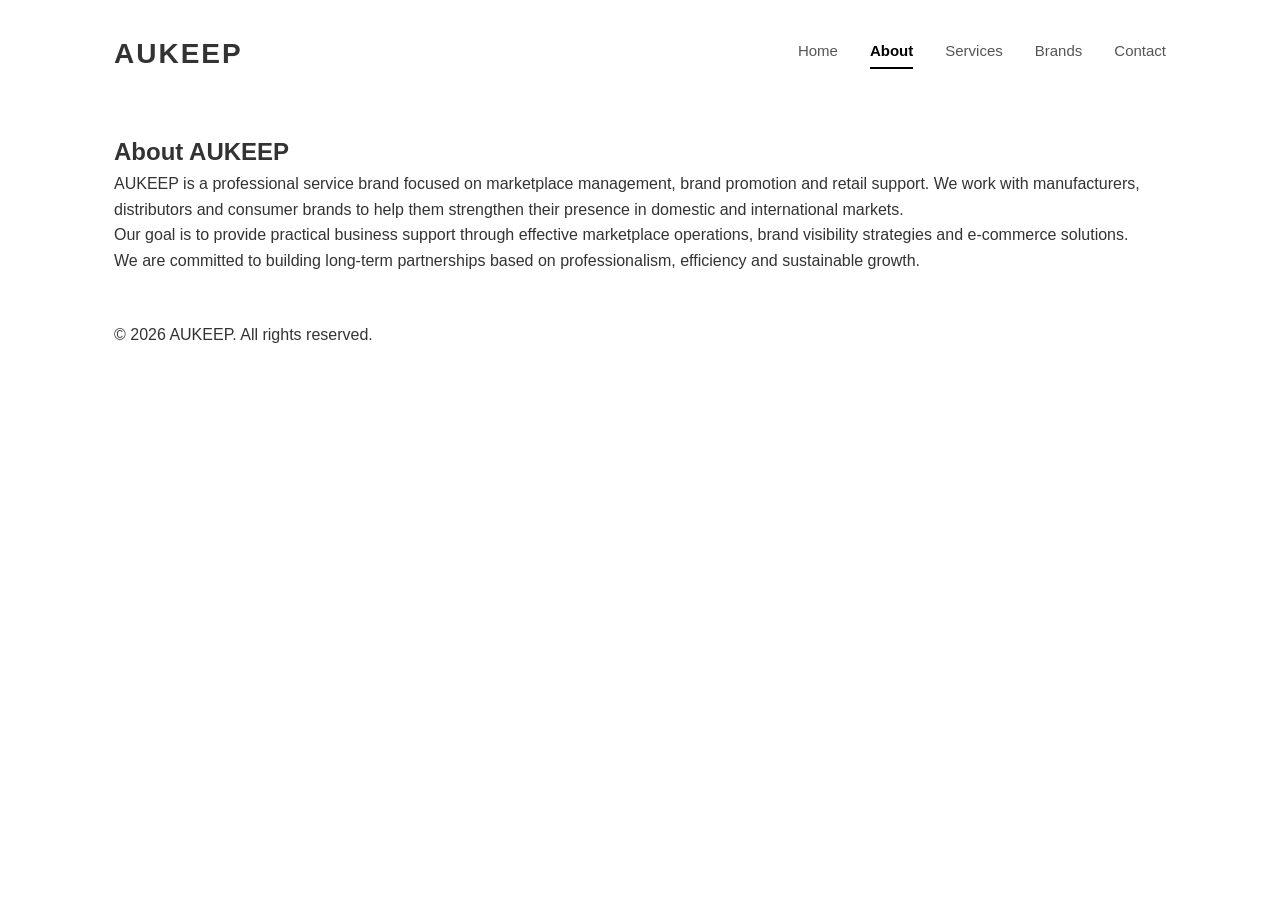
==== about.html @ 10a66d7d "Make AUKEEP header a link to index.html" ====
<!DOCTYPE html>
<html lang="en">
<head>
    <meta charset="UTF-8">
    <meta name="viewport" content="width=device-width, initial-scale=1.0">

    <title>About | AUKEEP</title>

    <link rel="stylesheet" href="style.css">

    <meta name="description" content="Learn more about AUKEEP and our marketplace and brand promotion services.">
</head>

<body>

<header>
    <h1><a href="index.html">AUKEEP</a></h1>

<nav>
    <a href="index.html">Home</a>
    <a href="about.html" class="active">About</a>
    <a href="services.html">Services</a>
    <a href="brands.html">Brands</a>
    <a href="contact.html">Contact</a>
</nav>
</header>

<main>

<h2>About AUKEEP</h2>

<p>
AUKEEP is a professional service brand focused on marketplace management, brand promotion and retail support. We work with manufacturers, distributors and consumer brands to help them strengthen their presence in domestic and international markets.
</p>

<p>
Our goal is to provide practical business support through effective marketplace operations, brand visibility strategies and e-commerce solutions.
</p>

<p>
We are committed to building long-term partnerships based on professionalism, efficiency and sustainable growth.
</p>

</main>

<footer>
    <p>© 2026 AUKEEP. All rights reserved.</p>
</footer>

</body>
</html>
---- style.css ----
/* ===== Global ===== */

* {
    margin: 0;
    padding: 0;
    box-sizing: border-box;
}

body {
    font-family: Arial, Helvetica, sans-serif;
    line-height: 1.6;
    color: #333;
    background: #ffffff;
}

a {
    text-decoration: none;
    color: inherit;
}

img {
    max-width: 100%;
    display: block;
}

ul {
    list-style: none;
}

/* ===== Layout ===== */

header,
main,
footer {
    max-width: 1100px;
    margin: 0 auto;
    padding: 24px;
}

/* ===== Header ===== */

header {
    display: flex;
    justify-content: space-between;
    align-items: center;
    padding-top: 32px;
    padding-bottom: 32px;
}

header h1 {
    font-size: 28px;
    font-weight: 700;
    letter-spacing: 2px;
}

nav {
    display: flex;
    gap: 32px;
}

nav a {
    font-size: 15px;
    color: #555;
    transition: color 0.2s ease;
}

nav a:hover {
    color: #000;
}

/* ===== Hero ===== */

.hero {
    padding: 80px 0;
}

.hero h2 {
    font-size: 48px;
    line-height: 1.2;
    max-width: 700px;
    margin-bottom: 24px;
}

.hero p {
    font-size: 18px;
    color: #666;
    max-width: 700px;
    margin-bottom: 36px;
}

.hero a {
    display: inline-block;
    background: #000;
    color: #fff;
    padding: 14px 28px;
    border-radius: 6px;
    font-weight: 600;
    transition: background 0.2s ease;
}

.hero a:hover {
    background: #333;
}

/* ===== Core Services ===== */

main section {
    margin-bottom: 80px;
}

main section h2 {
    font-size: 36px;
    margin-bottom: 24px;
}

main section h3 {
    font-size: 22px;
    margin-top: 32px;
    margin-bottom: 12px;
}

main section p {
    max-width: 760px;
    color: #666;
}

/* ===== Active Navigation ===== */

nav a.active {
    color: #000;
    font-weight: 700;
    border-bottom: 2px solid #000;
    padding-bottom: 4px;
}
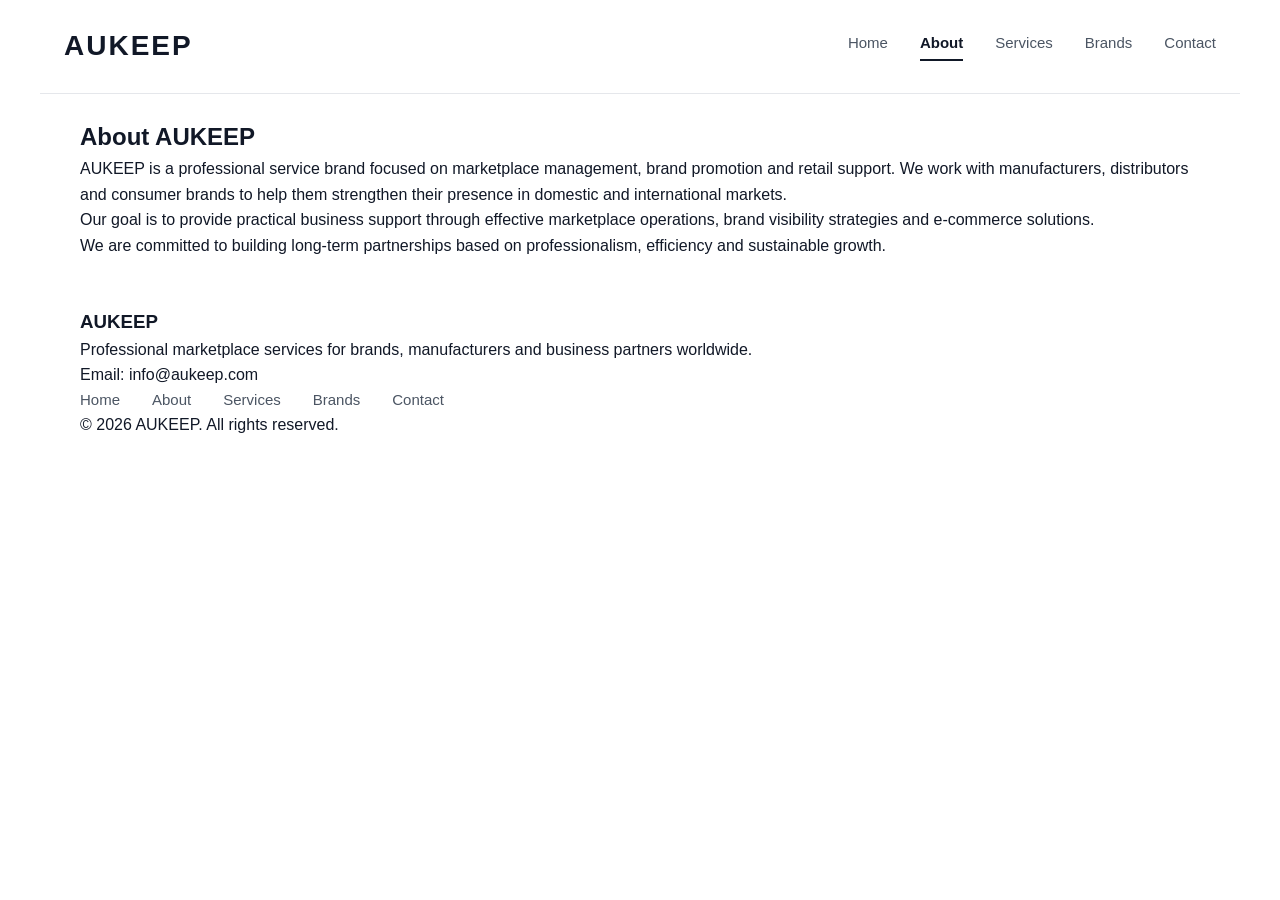
==== commit 29f1b2fc: "Update about.html" ====
--- a/about.html
+++ b/about.html
@@ -44,7 +44,37 @@
 </main>
 
 <footer>
-    <p>© 2026 AUKEEP. All rights reserved.</p>
+
+    <div class="container">
+
+        <h3>AUKEEP</h3>
+
+        <p>
+            Professional marketplace services for brands,
+            manufacturers and business partners worldwide.
+        </p>
+
+        <p>
+            Email:
+            <a href="mailto:info@aukeep.com">info@aukeep.com</a>
+        </p>
+
+        <nav>
+
+            <a href="index.html">Home</a>
+            <a href="about.html">About</a>
+            <a href="services.html">Services</a>
+            <a href="brands.html">Brands</a>
+            <a href="contact.html">Contact</a>
+
+        </nav>
+
+        <p>
+            © 2026 AUKEEP. All rights reserved.
+        </p>
+
+    </div>
+
 </footer>
 
 </body>
--- a/style.css
+++ b/style.css
@@ -1,3 +1,13 @@
+/* ===== Theme ===== */
+
+:root {
+    --primary: #111827;
+    --secondary: #4b5563;
+    --border: #e5e7eb;
+    --background: #ffffff;
+    --text: #111827;
+}
+
 /* ===== Global ===== */
 
 * {
@@ -9,8 +19,8 @@
 body {
     font-family: Arial, Helvetica, sans-serif;
     line-height: 1.6;
-    color: #333;
-    background: #ffffff;
+    color: var(--text);
+    background: var(--background);
 }
 
 a {
@@ -19,8 +29,8 @@
 }
 
 img {
+    display: block;
     max-width: 100%;
-    display: block;
 }
 
 ul {
@@ -32,19 +42,27 @@
 header,
 main,
 footer {
-    max-width: 1100px;
+    max-width: 1200px;
     margin: 0 auto;
+    padding: 24px 40px;
+}
+
+/* ===== Container ===== */
+
+.container {
+    width: 100%;
+    max-width: 1200px;
+    margin: 0 auto;
+}
+
+/* ===== Header ===== */
+
+header {
+    display: flex;
+    justify-content: space-between;
+    align-items: center;
     padding: 24px;
-}
-
-/* ===== Header ===== */
-
-header {
-    display: flex;
-    justify-content: space-between;
-    align-items: center;
-    padding-top: 32px;
-    padding-bottom: 32px;
+    border-bottom: 1px solid var(--border);
 }
 
 header h1 {
@@ -53,6 +71,11 @@
     letter-spacing: 2px;
 }
 
+header h1 a {
+    color: var(--text);
+    text-decoration: none;
+}
+
 nav {
     display: flex;
     gap: 32px;
@@ -60,49 +83,101 @@
 
 nav a {
     font-size: 15px;
-    color: #555;
+    color: var(--secondary);
     transition: color 0.2s ease;
 }
 
 nav a:hover {
-    color: #000;
+    color: var(--text);
+}
+
+/* ===== Active Navigation ===== */
+
+nav a.active {
+    color: var(--text);
+    font-weight: 700;
+    border-bottom: 2px solid var(--text);
+    padding-bottom: 4px;
 }
 
 /* ===== Hero ===== */
 
 .hero {
-    padding: 80px 0;
-}
-
-.hero h2 {
-    font-size: 48px;
-    line-height: 1.2;
-    max-width: 700px;
+    padding: 120px 0;
+    background: linear-gradient(
+        180deg,
+        #ffffff 0%,
+        #fafafa 55%,
+        #f3f4f6 100%
+    );
+}
+
+.hero-content {
+    display: grid;
+    grid-template-columns: 1.2fr 0.8fr;
+    align-items: center;
+    gap: 64px;
+}
+
+.hero-text h2 {
+    font-size: 56px;
+    line-height: 1.15;
+    max-width: 680px;
     margin-bottom: 24px;
-}
-
-.hero p {
-    font-size: 18px;
-    color: #666;
-    max-width: 700px;
+    font-weight: 700;
+    letter-spacing: -1px;
+}
+
+.hero-text p {
+    font-size: 19px;
+    line-height: 1.8;
+    color: var(--secondary);
+    max-width: 600px;
     margin-bottom: 36px;
 }
 
-.hero a {
+.hero-text a {
     display: inline-block;
-    background: #000;
+    background: var(--text);
     color: #fff;
-    padding: 14px 28px;
-    border-radius: 6px;
+    padding: 16px 34px;
+    border-radius: 8px;
     font-weight: 600;
-    transition: background 0.2s ease;
-}
-
-.hero a:hover {
-    background: #333;
-}
-
-/* ===== Core Services ===== */
+    transition: all 0.2s ease;
+    box-shadow: 0 8px 24px rgba(0, 0, 0, 0.08);
+}
+
+.hero-text a:hover {
+    background: var(--primary);
+    transform: translateY(-2px);
+}
+
+.hero-image {
+    display: flex;
+    justify-content: center;
+    align-items: center;
+}
+
+.hero-placeholder {
+    width: 100%;
+    max-width: 380px;
+    aspect-ratio: 1 / 1;
+
+    display: flex;
+    align-items: center;
+    justify-content: center;
+
+    background: #f9fafb;
+    border: 2px dashed var(--border);
+    border-radius: 20px;
+    box-shadow: 0 12px 32px rgba(0, 0, 0, 0.06);
+
+    color: var(--secondary);
+    font-size: 32px;
+    font-weight: 700;
+    letter-spacing: 3px;
+}
+/* ===== Sections ===== */
 
 main section {
     margin-bottom: 80px;
@@ -121,14 +196,86 @@
 
 main section p {
     max-width: 760px;
-    color: #666;
-}
-
-/* ===== Active Navigation ===== */
-
-nav a.active {
-    color: #000;
-    font-weight: 700;
-    border-bottom: 2px solid #000;
-    padding-bottom: 4px;
-}
+    color: var(--secondary);
+}
+
+/* ===== Services Grid ===== */
+
+.services-grid {
+    display: grid;
+    grid-template-columns: repeat(3, 1fr);
+    gap: 24px;
+    margin-top: 40px;
+}
+
+.service-card {
+    background: #ffffff;
+    border: 1px solid var(--border);
+    border-radius: 12px;
+    padding: 28px;
+    transition: transform 0.2s ease, box-shadow 0.2s ease;
+}
+
+.service-card:hover {
+    transform: translateY(-4px);
+    box-shadow: 0 8px 24px rgba(0, 0, 0, 0.08);
+}
+
+.service-card h3 {
+    margin: 0 0 16px;
+    font-size: 22px;
+}
+
+.service-card p {
+    margin: 0;
+    max-width: none;
+    color: var(--secondary);
+}
+
+/* ===== Responsive ===== */
+
+@media (max-width: 768px) {
+
+    header,
+    main,
+    footer {
+        padding: 20px;
+    }
+
+    header {
+        flex-direction: column;
+        align-items: flex-start;
+        gap: 20px;
+    }
+
+    nav {
+        flex-wrap: wrap;
+        gap: 16px;
+    }
+
+    .hero {
+        padding: 72px 0;
+    }
+
+    .hero-content {
+        grid-template-columns: 1fr;
+        gap: 40px;
+    }
+
+    .hero-image {
+        order: -1;
+    }
+
+    .hero-text h2 {
+        font-size: 36px;
+    }
+
+    .hero-text p {
+        font-size: 18px;
+    }
+
+    .services-grid {
+        grid-template-columns: 1fr;
+    }
+
+}
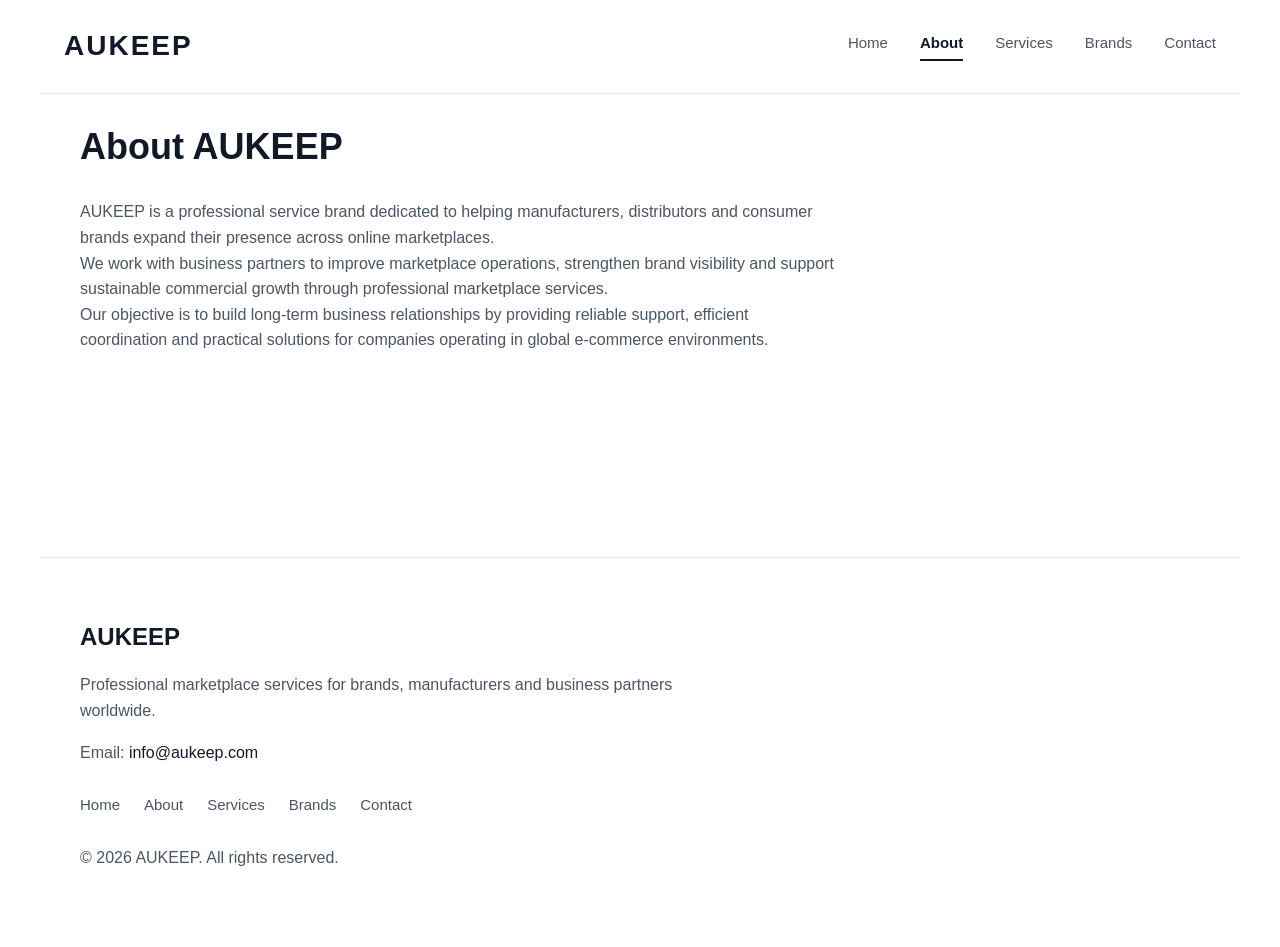
==== commit 04bcec1a: "Update about.html" ====
--- a/about.html
+++ b/about.html
@@ -27,19 +27,34 @@
 
 <main>
 
-<h2>About AUKEEP</h2>
+    <section>
 
-<p>
-AUKEEP is a professional service brand focused on marketplace management, brand promotion and retail support. We work with manufacturers, distributors and consumer brands to help them strengthen their presence in domestic and international markets.
-</p>
+        <div class="container">
 
-<p>
-Our goal is to provide practical business support through effective marketplace operations, brand visibility strategies and e-commerce solutions.
-</p>
+            <h2>About AUKEEP</h2>
 
-<p>
-We are committed to building long-term partnerships based on professionalism, efficiency and sustainable growth.
-</p>
+            <p>
+                AUKEEP is a professional service brand dedicated to helping
+                manufacturers, distributors and consumer brands expand their
+                presence across online marketplaces.
+            </p>
+
+            <p>
+                We work with business partners to improve marketplace operations,
+                strengthen brand visibility and support sustainable commercial
+                growth through professional marketplace services.
+            </p>
+
+            <p>
+                Our objective is to build long-term business relationships by
+                providing reliable support, efficient coordination and practical
+                solutions for companies operating in global e-commerce
+                environments.
+            </p>
+
+        </div>
+
+    </section>
 
 </main>
 
--- a/style.css
+++ b/style.css
@@ -232,6 +232,51 @@
     color: var(--secondary);
 }
 
+/* ===== Footer ===== */
+
+footer {
+    margin-top: 100px;
+    padding: 60px 40px;
+    border-top: 1px solid var(--border);
+}
+
+footer h3 {
+    font-size: 24px;
+    margin-bottom: 16px;
+}
+
+footer p {
+    color: var(--secondary);
+    margin-bottom: 16px;
+    max-width: 600px;
+}
+
+footer a {
+    color: var(--text);
+    transition: color 0.2s ease;
+}
+
+footer a:hover {
+    color: var(--primary);
+}
+
+footer nav {
+    display: flex;
+    flex-wrap: wrap;
+    gap: 24px;
+    margin: 28px 0;
+    padding: 0;
+}
+
+footer nav a {
+    font-size: 15px;
+    color: var(--secondary);
+}
+
+footer nav a:hover {
+    color: var(--text);
+}
+
 /* ===== Responsive ===== */
 
 @media (max-width: 768px) {
@@ -278,4 +323,12 @@
         grid-template-columns: 1fr;
     }
 
-}
+    footer {
+        padding: 40px 20px;
+    }
+
+    footer nav {
+        gap: 16px;
+    }
+
+}
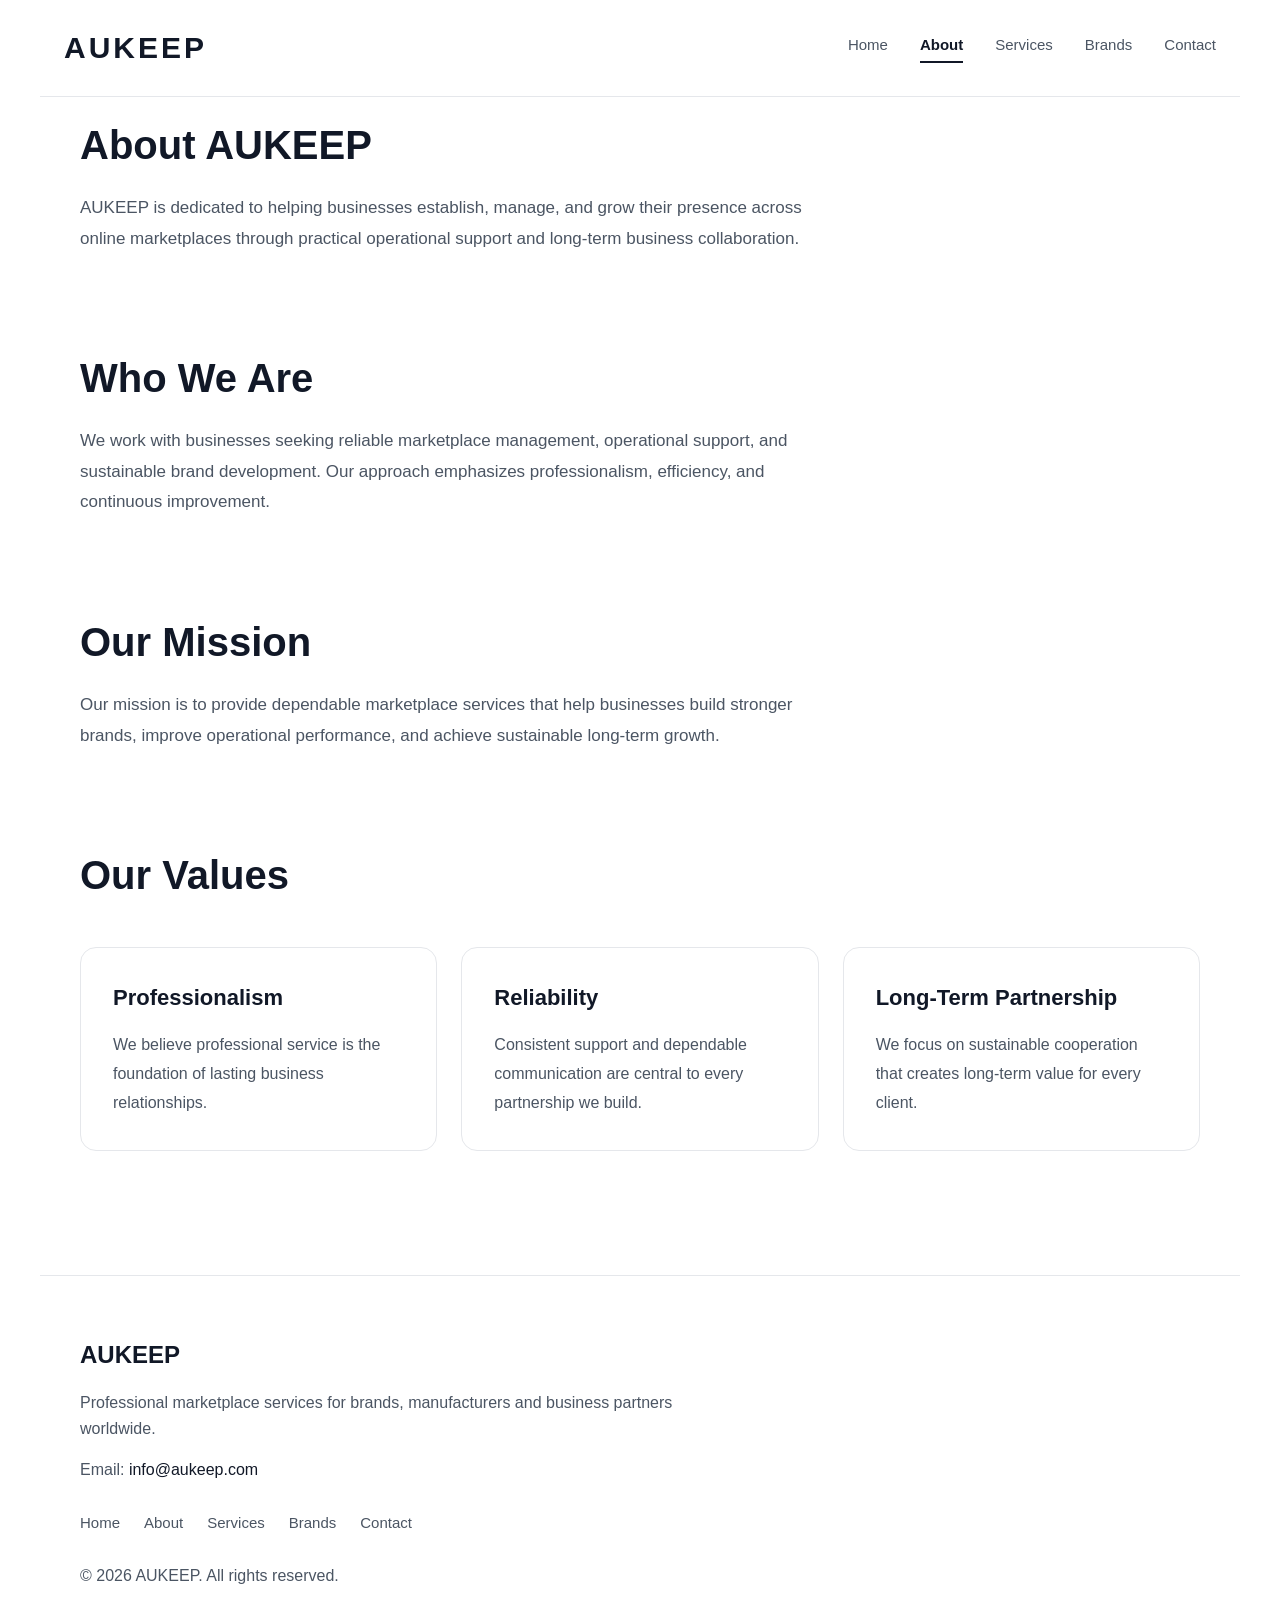
==== commit eeeb148c: "Revise About AUKEEP section for clarity and detail Updated the content in the About section to enhan" ====
--- a/about.html
+++ b/about.html
@@ -4,11 +4,17 @@
     <meta charset="UTF-8">
     <meta name="viewport" content="width=device-width, initial-scale=1.0">
 
-    <title>About | AUKEEP</title>
+    <title>About AUKEEP | Marketplace Services</title>
 
     <link rel="stylesheet" href="style.css">
 
-    <meta name="description" content="Learn more about AUKEEP and our marketplace and brand promotion services.">
+    <meta
+
+    name="description"
+
+    content="Learn about AUKEEP and our commitment to providing professional marketplace services, brand promotion and business support for global partners."
+
+>
 </head>
 
 <body>
@@ -29,28 +35,69 @@
 
     <section>
 
-        <div class="container">
+        <h2>About AUKEEP</h2>
 
-            <h2>About AUKEEP</h2>
+        <p>
+            AUKEEP is dedicated to helping businesses establish, manage, and grow
+            their presence across online marketplaces through practical operational
+            support and long-term business collaboration.
+        </p>
 
-            <p>
-                AUKEEP is a professional service brand dedicated to helping
-                manufacturers, distributors and consumer brands expand their
-                presence across online marketplaces.
-            </p>
+    </section>
 
-            <p>
-                We work with business partners to improve marketplace operations,
-                strengthen brand visibility and support sustainable commercial
-                growth through professional marketplace services.
-            </p>
+    <section>
 
-            <p>
-                Our objective is to build long-term business relationships by
-                providing reliable support, efficient coordination and practical
-                solutions for companies operating in global e-commerce
-                environments.
-            </p>
+        <h2>Who We Are</h2>
+
+        <p>
+            We work with businesses seeking reliable marketplace management,
+            operational support, and sustainable brand development. Our approach
+            emphasizes professionalism, efficiency, and continuous improvement.
+        </p>
+
+    </section>
+
+    <section>
+
+        <h2>Our Mission</h2>
+
+        <p>
+            Our mission is to provide dependable marketplace services that help
+            businesses build stronger brands, improve operational performance,
+            and achieve sustainable long-term growth.
+        </p>
+
+    </section>
+
+    <section>
+
+        <h2>Our Values</h2>
+
+        <div class="services-grid">
+
+            <div class="service-card">
+                <h3>Professionalism</h3>
+                <p>
+                    We believe professional service is the foundation of lasting
+                    business relationships.
+                </p>
+            </div>
+
+            <div class="service-card">
+                <h3>Reliability</h3>
+                <p>
+                    Consistent support and dependable communication are central
+                    to every partnership we build.
+                </p>
+            </div>
+
+            <div class="service-card">
+                <h3>Long-Term Partnership</h3>
+                <p>
+                    We focus on sustainable cooperation that creates long-term
+                    value for every client.
+                </p>
+            </div>
 
         </div>
 
--- a/style.css
+++ b/style.css
@@ -3,6 +3,7 @@
 :root {
     --primary: #111827;
     --secondary: #4b5563;
+    --muted: #6b7280;
     --border: #e5e7eb;
     --background: #ffffff;
     --text: #111827;
@@ -66,9 +67,9 @@
 }
 
 header h1 {
-    font-size: 28px;
-    font-weight: 700;
-    letter-spacing: 2px;
+    font-size: 30px;
+    font-weight: 800;
+    letter-spacing: 3px;
 }
 
 header h1 a {
@@ -104,52 +105,47 @@
 
 .hero {
     padding: 120px 0;
-    background: linear-gradient(
-        180deg,
-        #ffffff 0%,
-        #fafafa 55%,
-        #f3f4f6 100%
-    );
+    background: linear-gradient(180deg, #f8fafc 0%, #ffffff 100%);
 }
 
 .hero-content {
     display: grid;
-    grid-template-columns: 1.2fr 0.8fr;
+    grid-template-columns: 1.05fr 0.95fr;
     align-items: center;
-    gap: 64px;
+    gap: 80px;
 }
 
 .hero-text h2 {
-    font-size: 56px;
+    font-size: 54px;
+    font-weight: 700;
     line-height: 1.15;
-    max-width: 680px;
+    letter-spacing: -0.5px;
     margin-bottom: 24px;
-    font-weight: 700;
-    letter-spacing: -1px;
 }
 
 .hero-text p {
-    font-size: 19px;
+    font-size: 20px;
     line-height: 1.8;
-    color: var(--secondary);
-    max-width: 600px;
+    color: var(--muted);
+    max-width: 560px;
     margin-bottom: 36px;
 }
 
 .hero-text a {
     display: inline-block;
-    background: var(--text);
-    color: #fff;
-    padding: 16px 34px;
-    border-radius: 8px;
+    padding: 14px 30px;
+    background: var(--primary);
+    color: #ffffff;
+    font-size: 16px;
     font-weight: 600;
-    transition: all 0.2s ease;
-    box-shadow: 0 8px 24px rgba(0, 0, 0, 0.08);
+    border-radius: 10px;
+    box-shadow: 0 12px 30px rgba(17, 24, 39, 0.18);
+    transition: transform 0.3s ease, box-shadow 0.3s ease;
 }
 
 .hero-text a:hover {
-    background: var(--primary);
     transform: translateY(-2px);
+    box-shadow: 0 18px 40px rgba(17, 24, 39, 0.25);
 }
 
 .hero-image {
@@ -158,44 +154,114 @@
     align-items: center;
 }
 
-.hero-placeholder {
+.hero-image img {
     width: 100%;
-    max-width: 380px;
-    aspect-ratio: 1 / 1;
-
-    display: flex;
-    align-items: center;
-    justify-content: center;
-
-    background: #f9fafb;
-    border: 2px dashed var(--border);
+    max-width: 600px;
+    height: auto;
+    display: block;
+
     border-radius: 20px;
-    box-shadow: 0 12px 32px rgba(0, 0, 0, 0.06);
-
-    color: var(--secondary);
-    font-size: 32px;
+    border: 1px solid var(--border);
+
+    box-shadow: 0 24px 60px rgba(0, 0, 0, 0.12);
+
+    transition: transform 0.3s ease, box-shadow 0.3s ease;
+}
+
+.hero-image img:hover {
+    transform: translateY(-6px);
+    box-shadow: 0 32px 70px rgba(0, 0, 0, 0.16);
+}
+
+/* ===== Why Choose ===== */
+
+.why-choose {
+    text-align: center;
+}
+
+.section-intro {
+    max-width: 760px;
+    margin: 24px auto 0;
+    font-size: 18px;
+    line-height: 1.8;
+    color: var(--secondary);
+}
+
+/* ===== Home Services ===== */
+
+.home-services{
+    text-align:center;
+}
+
+/* ===== CTA ===== */
+
+.cta-section {
+    text-align: center;
+    padding: 90px 40px;
+    background: #f8fafc;
+    border-radius: 20px;
+    margin: 100px 0;
+}
+
+.cta-section h2 {
+    font-size: 40px;
+    margin-bottom: 24px;
+}
+
+.cta-section p {
+    max-width: 700px;
+    margin: 0 auto 36px;
+    color: var(--secondary);
+    font-size: 18px;
+    line-height: 1.8;
+}
+
+.cta-button {
+    display: inline-block;
+    padding: 14px 32px;
+    background: var(--primary);
+    color: #ffffff;
+    border-radius: 10px;
+    font-weight: 600;
+    transition: transform .3s ease, box-shadow .3s ease;
+    box-shadow: 0 12px 30px rgba(17, 24, 39, 0.18);
+}
+
+.cta-button:hover {
+    transform: translateY(-2px);
+    box-shadow: 0 18px 40px rgba(17, 24, 39, 0.25);
+}
+
+/* ===== Sections ===== */
+
+main section {
+    margin-bottom: 100px;
+}
+
+main section:last-child {
+    margin-bottom: 0;
+}
+
+main section h2 {
+    font-size: 40px;
     font-weight: 700;
-    letter-spacing: 3px;
-}
-/* ===== Sections ===== */
-
-main section {
-    margin-bottom: 80px;
-}
-
-main section h2 {
-    font-size: 36px;
+    line-height: 1.2;
     margin-bottom: 24px;
+    color: var(--text);
 }
 
 main section h3 {
-    font-size: 22px;
+    font-size: 24px;
+    font-weight: 600;
     margin-top: 32px;
-    margin-bottom: 12px;
+    margin-bottom: 16px;
+    color: var(--text);
 }
 
 main section p {
     max-width: 760px;
+    font-size: 17px;
+    line-height: 1.8;
     color: var(--secondary);
 }
 
@@ -205,30 +271,38 @@
     display: grid;
     grid-template-columns: repeat(3, 1fr);
     gap: 24px;
-    margin-top: 40px;
+    margin-top: 48px;
 }
 
 .service-card {
     background: #ffffff;
     border: 1px solid var(--border);
-    border-radius: 12px;
-    padding: 28px;
-    transition: transform 0.2s ease, box-shadow 0.2s ease;
+    border-radius: 16px;
+    padding: 32px;
+    transition:
+        transform 0.25s ease,
+        box-shadow 0.25s ease,
+        border-color 0.25s ease;
 }
 
 .service-card:hover {
-    transform: translateY(-4px);
-    box-shadow: 0 8px 24px rgba(0, 0, 0, 0.08);
+    transform: translateY(-6px);
+    border-color: #d1d5db;
+    box-shadow: 0 16px 40px rgba(0, 0, 0, 0.08);
 }
 
 .service-card h3 {
     margin: 0 0 16px;
     font-size: 22px;
+    font-weight: 600;
+    color: var(--text);
 }
 
 .service-card p {
     margin: 0;
     max-width: none;
+    font-size: 16px;
+    line-height: 1.8;
     color: var(--secondary);
 }
 
@@ -307,10 +381,6 @@
         gap: 40px;
     }
 
-    .hero-image {
-        order: -1;
-    }
-
     .hero-text h2 {
         font-size: 36px;
     }
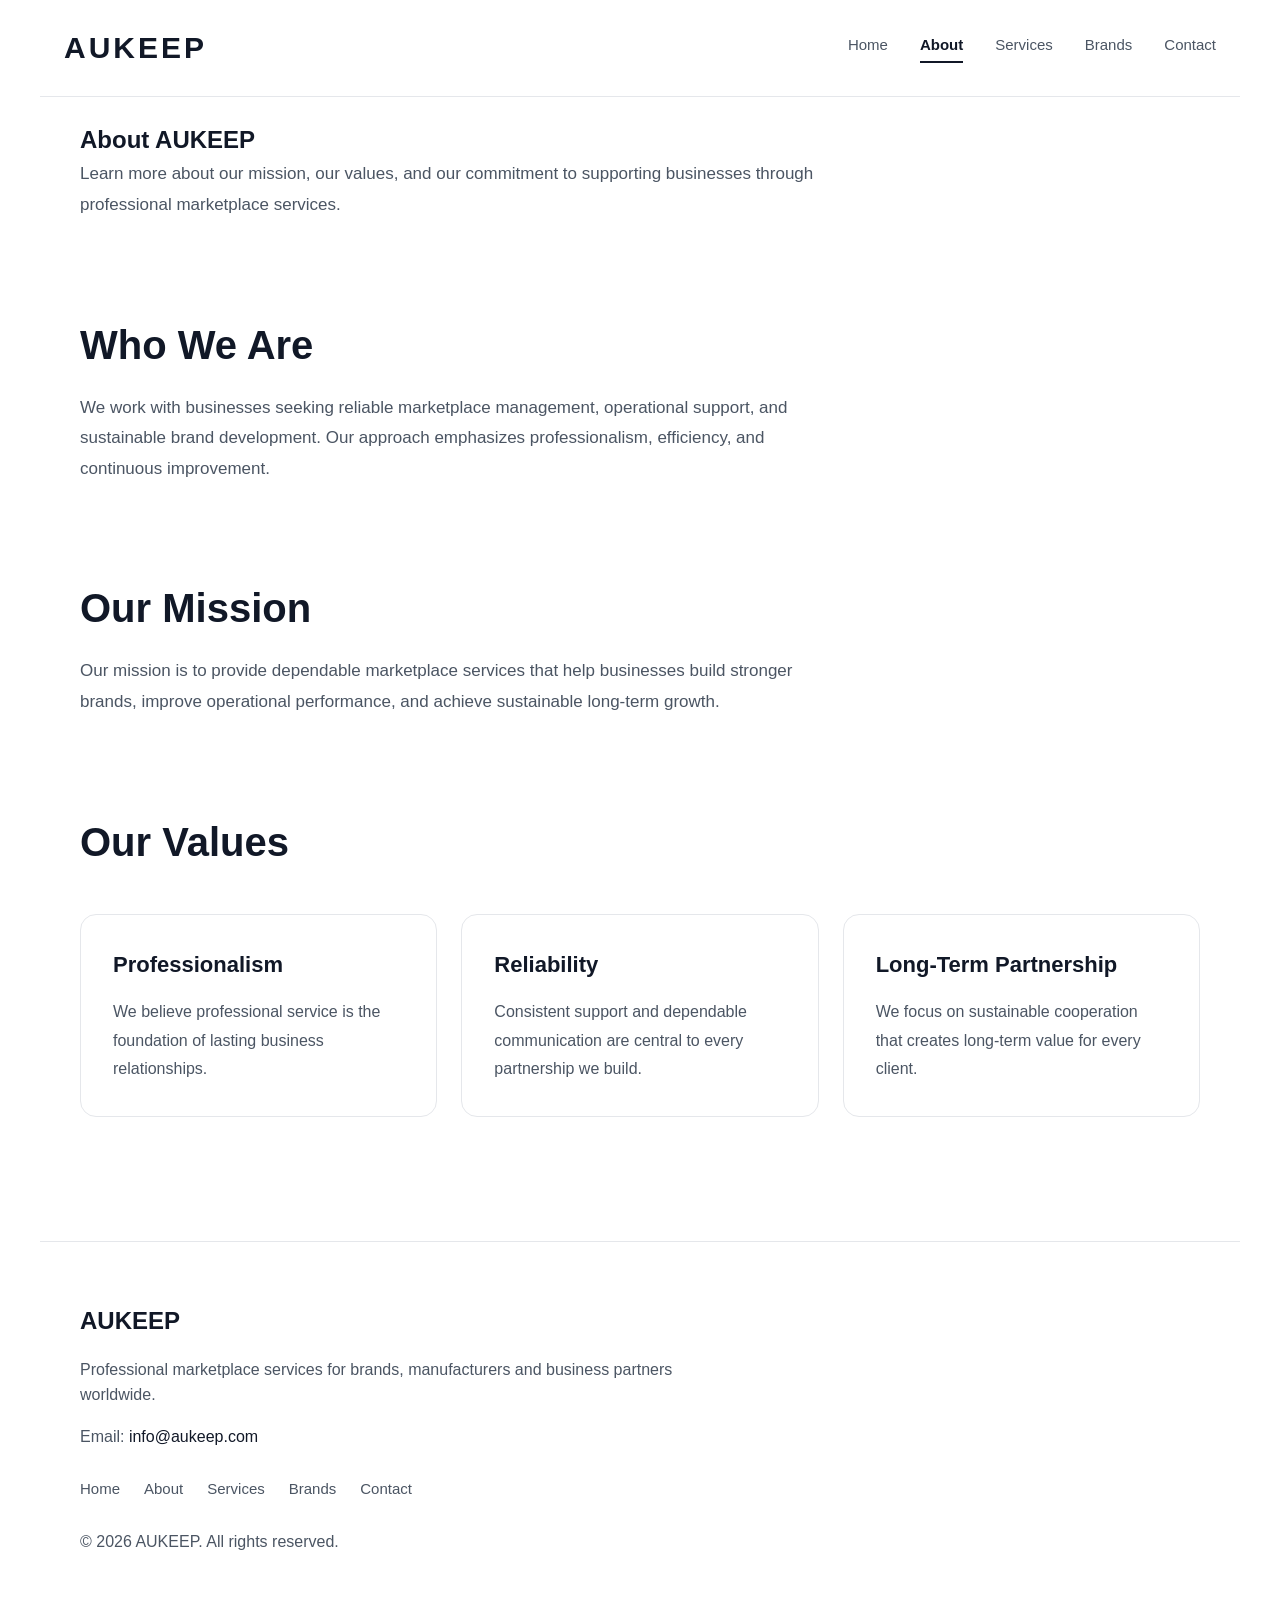
==== commit f0065be1: "Update about.html" ====
--- a/about.html
+++ b/about.html
@@ -33,14 +33,16 @@
 
 <main>
 
-    <section>
+    <section class="page-hero">
 
-        <h2>About AUKEEP</h2>
+        <h1>About AUKEEP</h1>
 
         <p>
-            AUKEEP is dedicated to helping businesses establish, manage, and grow
-            their presence across online marketplaces through practical operational
-            support and long-term business collaboration.
+
+            Learn more about our mission, our values, and our commitment to
+
+            supporting businesses through professional marketplace services.
+
         </p>
 
     </section>
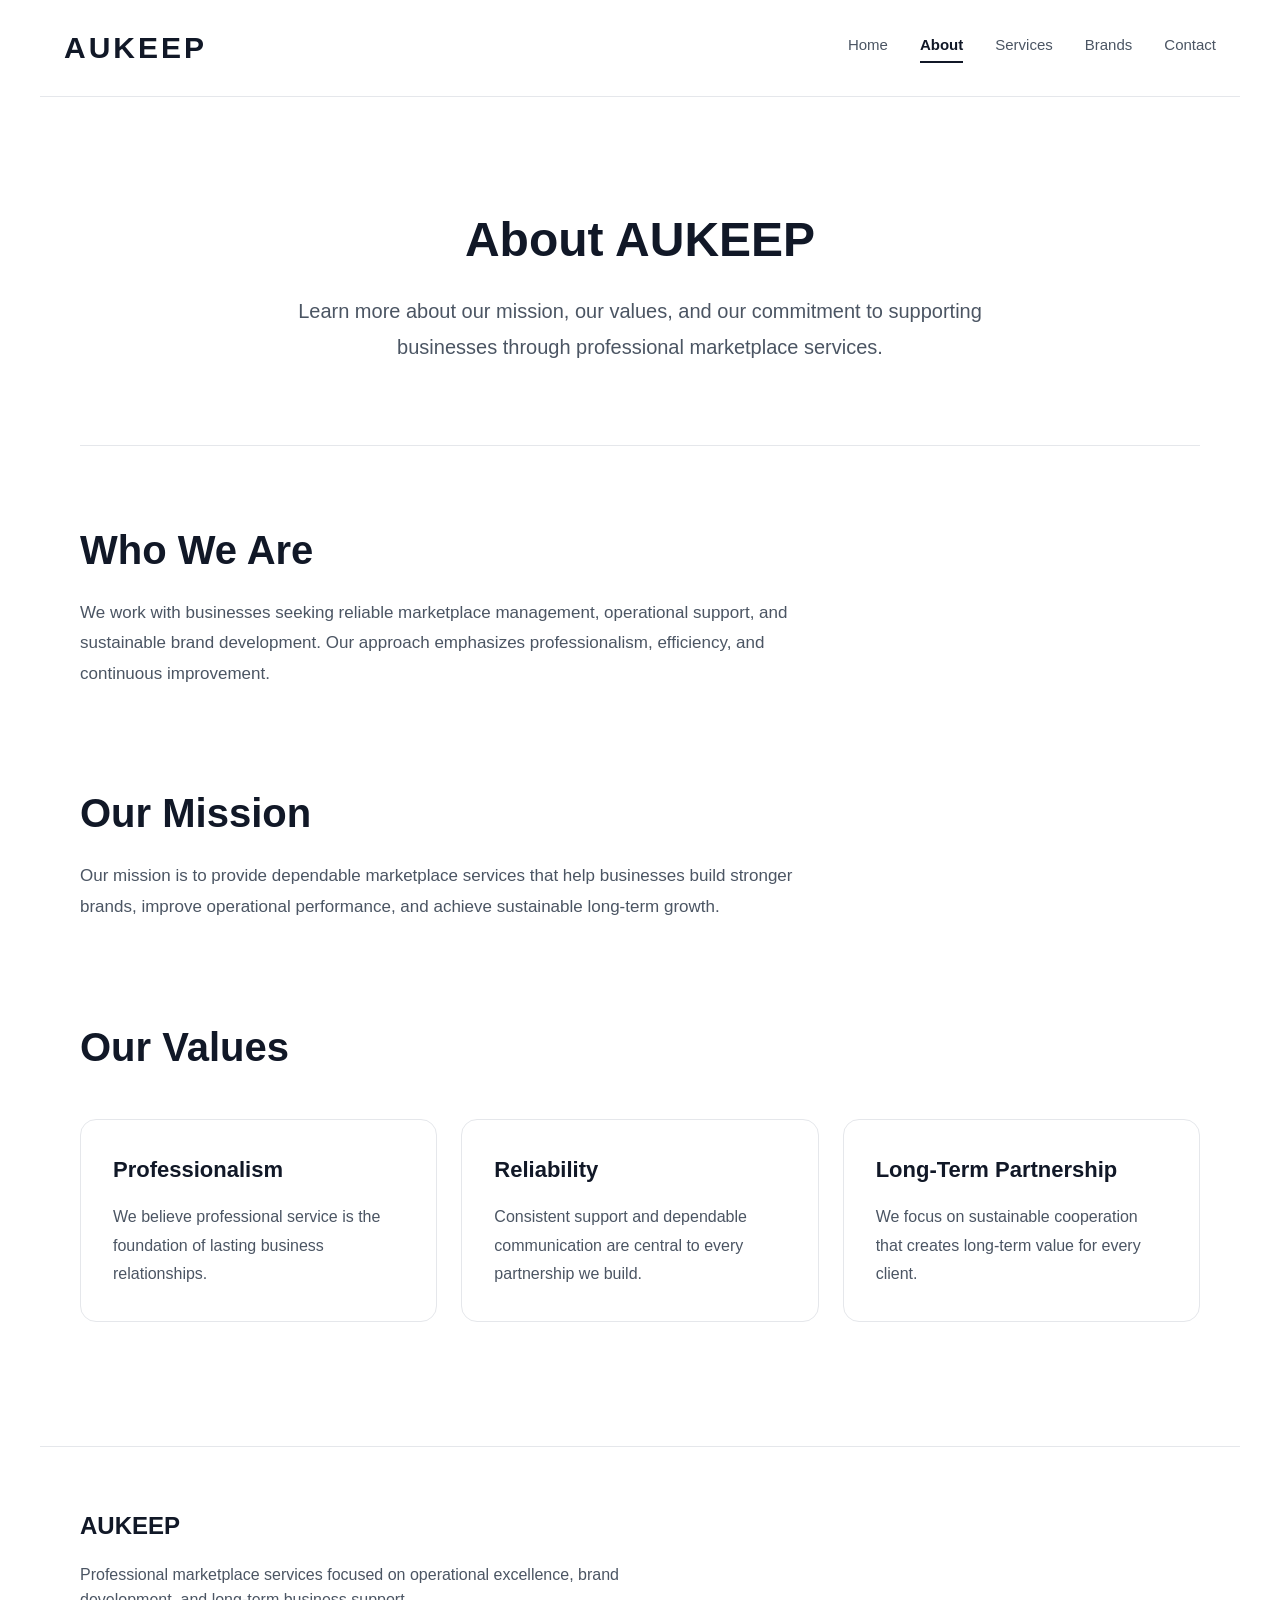
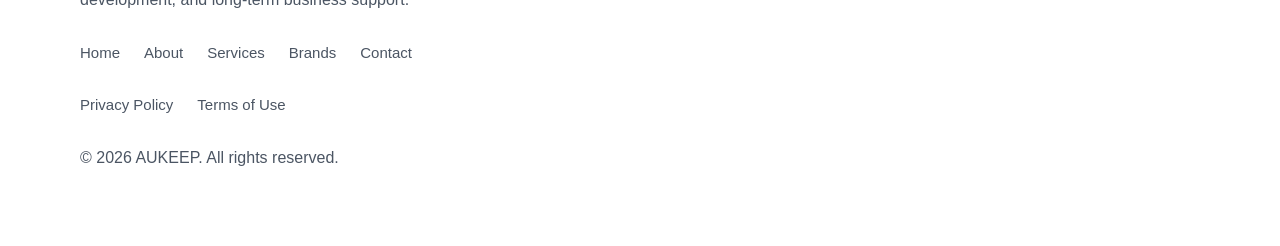
==== commit 6ba5bbe9: "Update about.html" ====
--- a/about.html
+++ b/about.html
@@ -109,35 +109,33 @@
 
 <footer>
 
-    <div class="container">
+    <h3>AUKEEP</h3>
 
-        <h3>AUKEEP</h3>
+    <p>
+        Professional marketplace services focused on operational excellence,
+        brand development, and long-term business support.
+    </p>
 
-        <p>
-            Professional marketplace services for brands,
-            manufacturers and business partners worldwide.
-        </p>
+    <nav>
 
-        <p>
-            Email:
-            <a href="mailto:info@aukeep.com">info@aukeep.com</a>
-        </p>
+        <a href="index.html">Home</a>
+        <a href="about.html">About</a>
+        <a href="services.html">Services</a>
+        <a href="brands.html">Brands</a>
+        <a href="contact.html">Contact</a>
 
-        <nav>
+    </nav>
 
-            <a href="index.html">Home</a>
-            <a href="about.html">About</a>
-            <a href="services.html">Services</a>
-            <a href="brands.html">Brands</a>
-            <a href="contact.html">Contact</a>
+    <nav class="footer-legal">
 
-        </nav>
+        <a href="privacy.html">Privacy Policy</a>
+        <a href="terms.html">Terms of Use</a>
 
-        <p>
-            © 2026 AUKEEP. All rights reserved.
-        </p>
+    </nav>
 
-    </div>
+    <p class="copyright">
+        © 2026 AUKEEP. All rights reserved.
+    </p>
 
 </footer>
 
--- a/style.css
+++ b/style.css
@@ -173,6 +173,30 @@
     box-shadow: 0 32px 70px rgba(0, 0, 0, 0.16);
 }
 
+/* ===== Page Hero ===== */
+
+.page-hero {
+    text-align: center;
+    padding: 90px 0 80px;
+    border-bottom: 1px solid var(--border);
+    margin-bottom: 80px;
+}
+
+.page-hero h1 {
+    font-size: 48px;
+    font-weight: 700;
+    line-height: 1.2;
+    margin-bottom: 24px;
+}
+
+.page-hero p {
+    max-width: 720px;
+    margin: 0 auto;
+    font-size: 20px;
+    line-height: 1.8;
+    color: var(--secondary);
+}
+
 /* ===== Why Choose ===== */
 
 .why-choose {
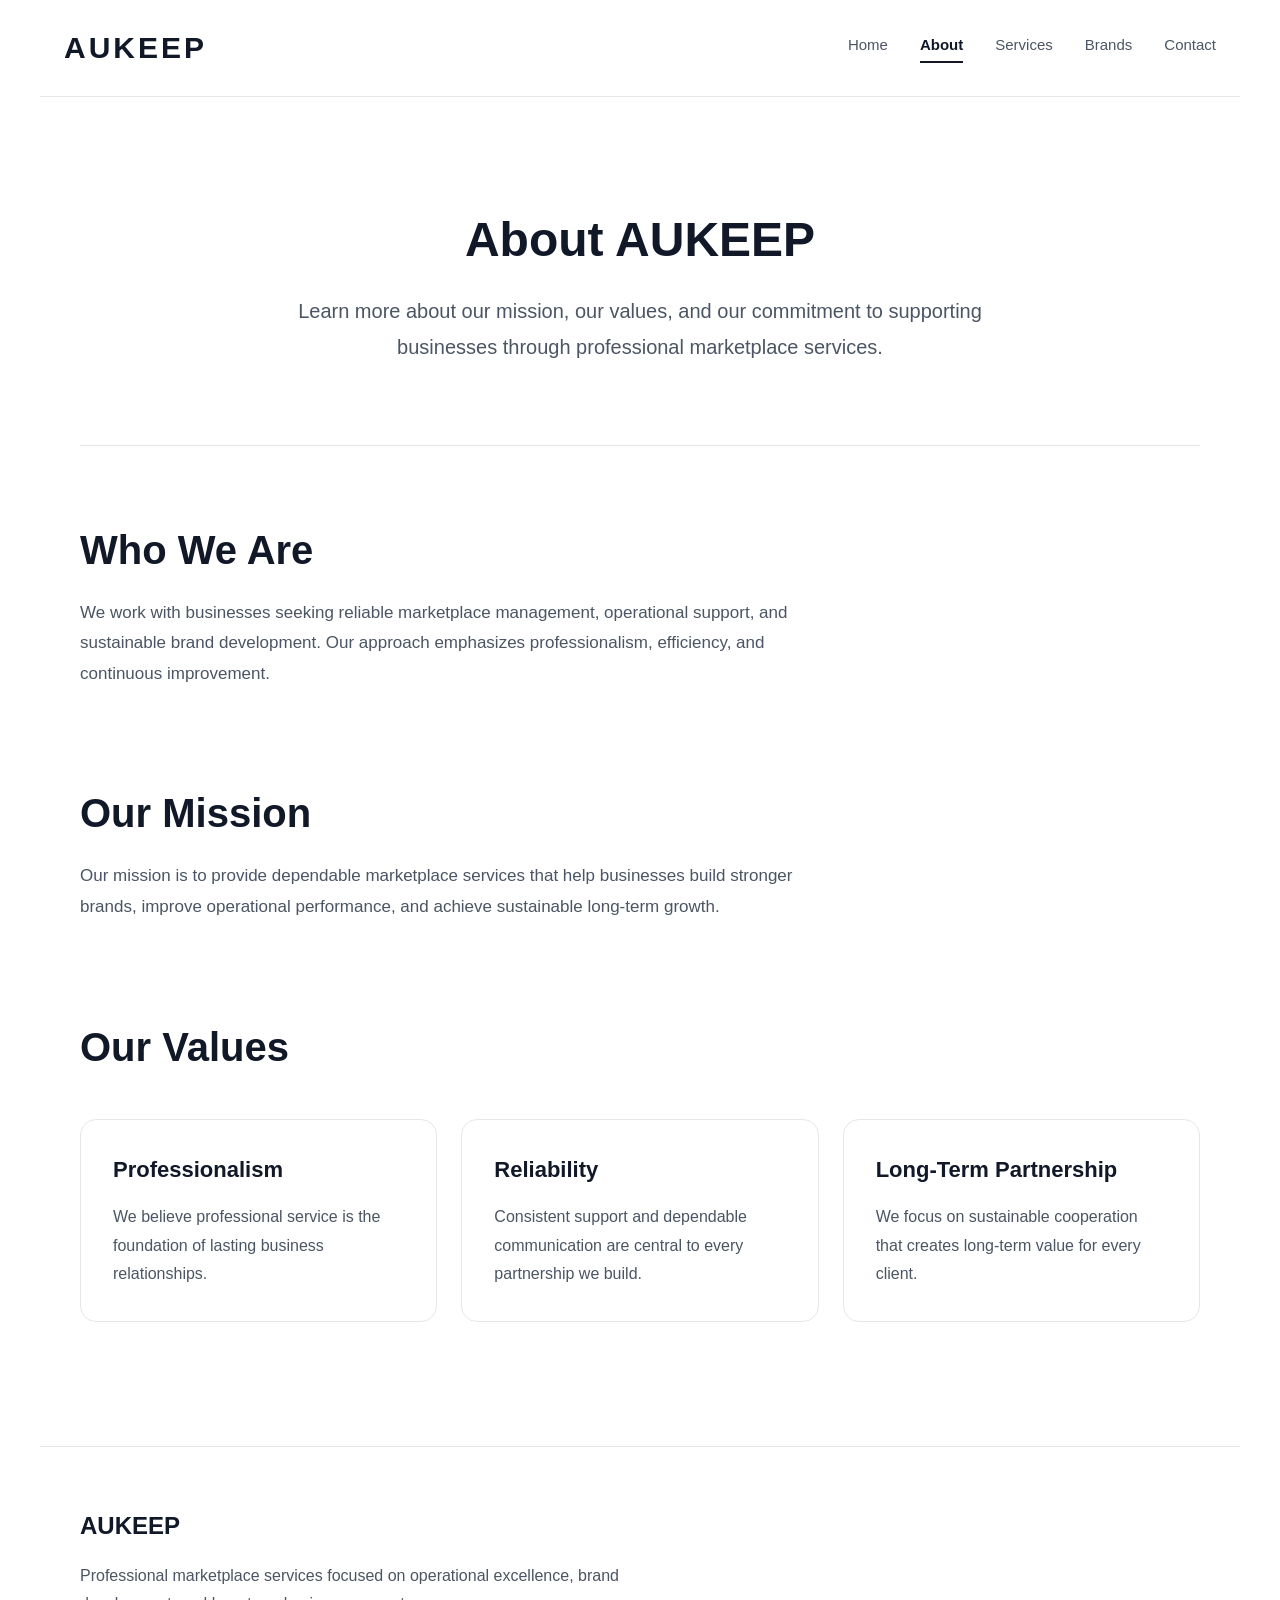
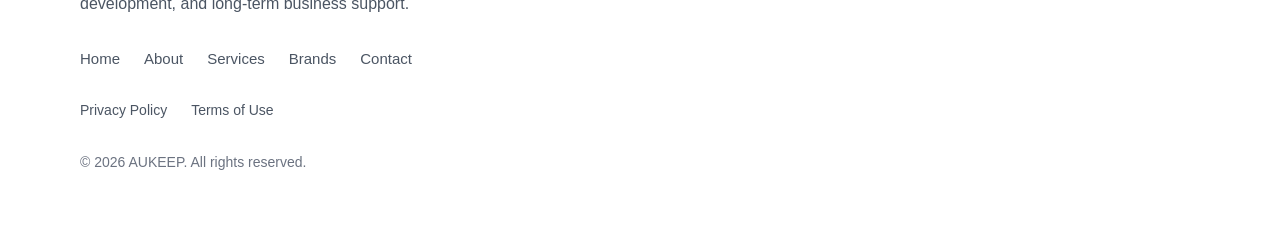
==== commit 5d058ef1: "Update about.html" ====
--- a/about.html
+++ b/about.html
@@ -15,6 +15,10 @@
     content="Learn about AUKEEP and our commitment to providing professional marketplace services, brand promotion and business support for global partners."
 
 >
+    <link rel="icon" href="favicon.ico" sizes="any">
+<link rel="icon" type="image/png" sizes="32x32" href="favicon-32x32.png">
+<link rel="icon" type="image/png" sizes="16x16" href="favicon-16x16.png">
+<link rel="apple-touch-icon" href="apple-touch-icon.png">
 </head>
 
 <body>
--- a/style.css
+++ b/style.css
@@ -340,22 +340,25 @@
 
 footer h3 {
     font-size: 24px;
+    font-weight: 700;
     margin-bottom: 16px;
+    color: var(--text);
 }
 
 footer p {
-    color: var(--secondary);
+    max-width: 600px;
     margin-bottom: 16px;
-    max-width: 600px;
+    color: var(--secondary);
+    line-height: 1.8;
 }
 
 footer a {
-    color: var(--text);
+    color: var(--secondary);
     transition: color 0.2s ease;
 }
 
 footer a:hover {
-    color: var(--primary);
+    color: var(--text);
 }
 
 footer nav {
@@ -363,16 +366,27 @@
     flex-wrap: wrap;
     gap: 24px;
     margin: 28px 0;
-    padding: 0;
 }
 
 footer nav a {
     font-size: 15px;
-    color: var(--secondary);
-}
-
-footer nav a:hover {
-    color: var(--text);
+    font-weight: 500;
+}
+
+.footer-legal {
+    margin-top: 12px;
+    margin-bottom: 28px;
+}
+
+.footer-legal a {
+    font-size: 14px;
+}
+
+.copyright {
+    margin-top: 20px;
+    margin-bottom: 0;
+    font-size: 14px;
+    color: var(--muted);
 }
 
 /* ===== Responsive ===== */
